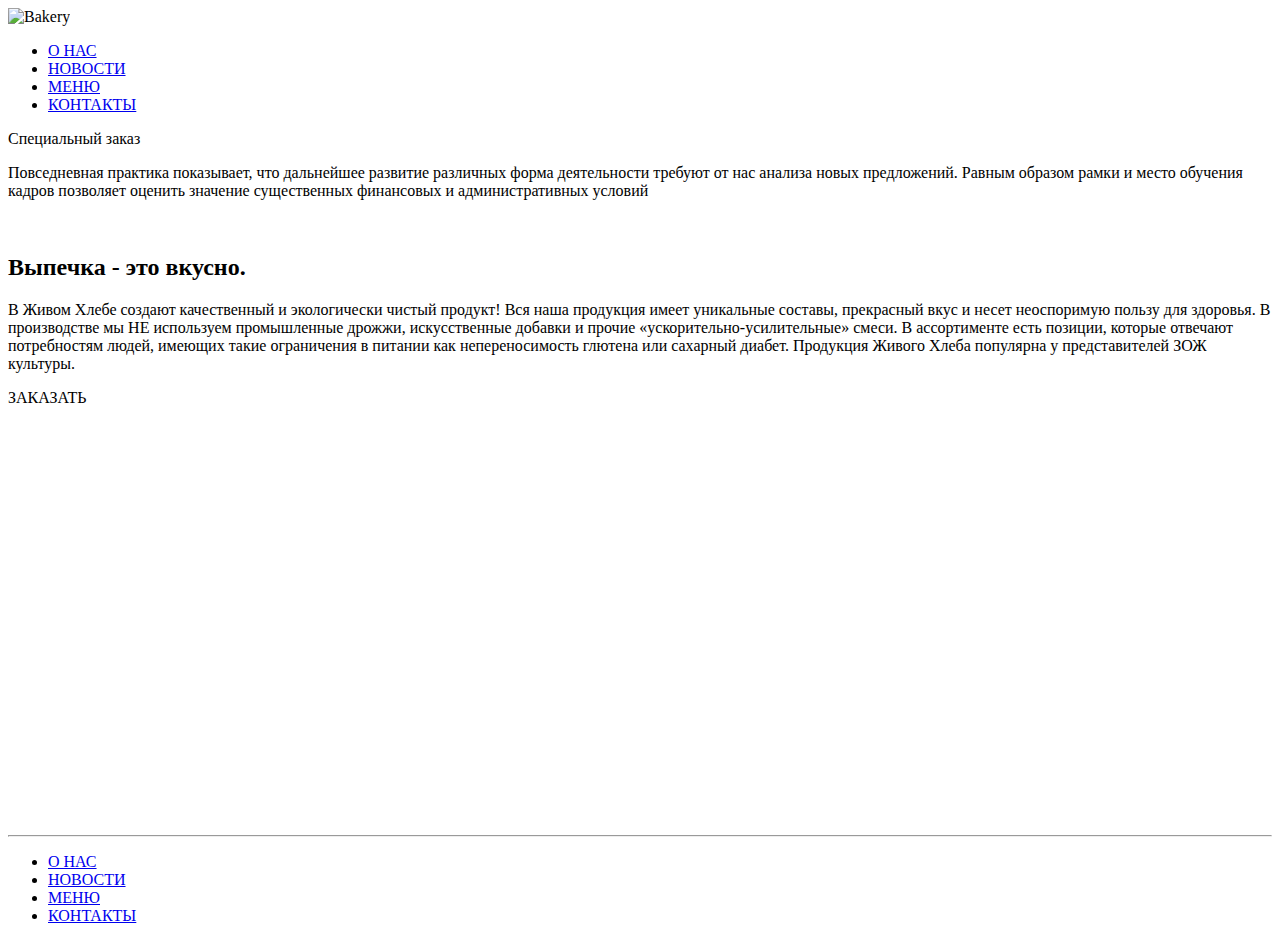
==== index.html @ 5704e63a "Add files via upload" ====
<!DOCTYPE html>
<html lang="en">
  <head>
    <meta charset="UTF-8" />
    <meta http-equiv="X-UA-Compatible" content="IE=edge" />
    <meta name="viewport" content="width=device-width, initial-scale=1.0" />
    <!-- Подключение шрифтов -->
    <!-- <link rel="preconnect" href="https://fonts.googleapis.com" />
    <link rel="preconnect" href="https://fonts.gstatic.com" crossorigin />
    <link
      href="https://fonts.googleapis.com/css2?family=Philosopher&family=Roboto:wght@400;700&display=swap"
      rel="stylesheet"
    /> -->

    <link rel="stylesheet" href="/src/css/reset.css" />
    <link rel="stylesheet" href="/src/css/normalize.css" />
    <link rel="stylesheet" href="/src/css/style.css" />
    <title>Магазин выпечки</title>
    <meta name="description" content="Лучшая выпечка в городе" />
  </head>
  <body>
    <header>
      <img src="/src/img/01-Logo.svg" alt="Bakery" />
    </header>
    <nav>
      <ul>
        <li><a href="#">О НАС</a></li>
        <li><a href="#">НОВОСТИ</a></li>
        <li><a href="#">МЕНЮ</a></li>
        <li><a href="#">КОНТАКТЫ</a></li>
      </ul>
    </nav>
    <main>
      <section class="img-bread">
        <div class="specialOrder">
          <div class="frame-1">
            <p class="heading-1">Специальный заказ</p>
            <p class="heading-1p">
              Повседневная практика показывает, что дальнейшее развитие
              различных форма деятельности требуют от нас анализа новых
              предложений. Равным образом рамки и место обучения кадров
              позволяет оценить значение существенных финансовых и
              административных условий
            </p>
          </div>
        </div>
      </section>
      <section class="logo">
        <img src="/src/icons/01-icons.svg" alt="" />
        <img src="/src/icons/02-icons.svg" alt="" />
        <img src="/src/icons/03-icons.svg" alt="" />
      </section>
      <section>
        <h2 class="bakery">Выпечка - <span class="red">это</span> вкусно.</h2>
        <p class="bakingDescription">
          В Живом Хлебе создают качественный и экологически чистый продукт! Вся
          наша продукция имеет уникальные составы, прекрасный вкус и несет
          неоспоримую пользу для здоровья. В производстве мы НЕ используем
          промышленные дрожжи, искусственные добавки и прочие
          «ускорительно-усилительные» смеси. В ассортименте есть позиции,
          которые отвечают потребностям людей, имеющих такие ограничения в
          питании как непереносимость глютена или сахарный диабет. Продукция
          Живого Хлеба популярна у представителей ЗОЖ культуры.
        </p>
      </section>
      <section class="order-map">
        <p class="order">ЗАКАЗАТЬ</p>
        <iframe
          src="https://yandex.ru/map-widget/v1/?um=constructor%3Adf14922d7eb7018f3f78aeb1420df3bb0d24fe61b369a6dd4ad5f8602c1443cd&amp;source=constructor"
          width="900"
          height="400"
          frameborder="0"
        ></iframe>
      </section>
      <hr />
    </main>
    <footer>
      <nav class="navFooter">
        <ul>
          <li><a href="#">О НАС</a></li>
          <li><a href="#">НОВОСТИ</a></li>
          <li><a href="#">МЕНЮ</a></li>
          <li><a href="#">КОНТАКТЫ</a></li>
        </ul>
      </nav>
    </footer>
  </body>
</html>
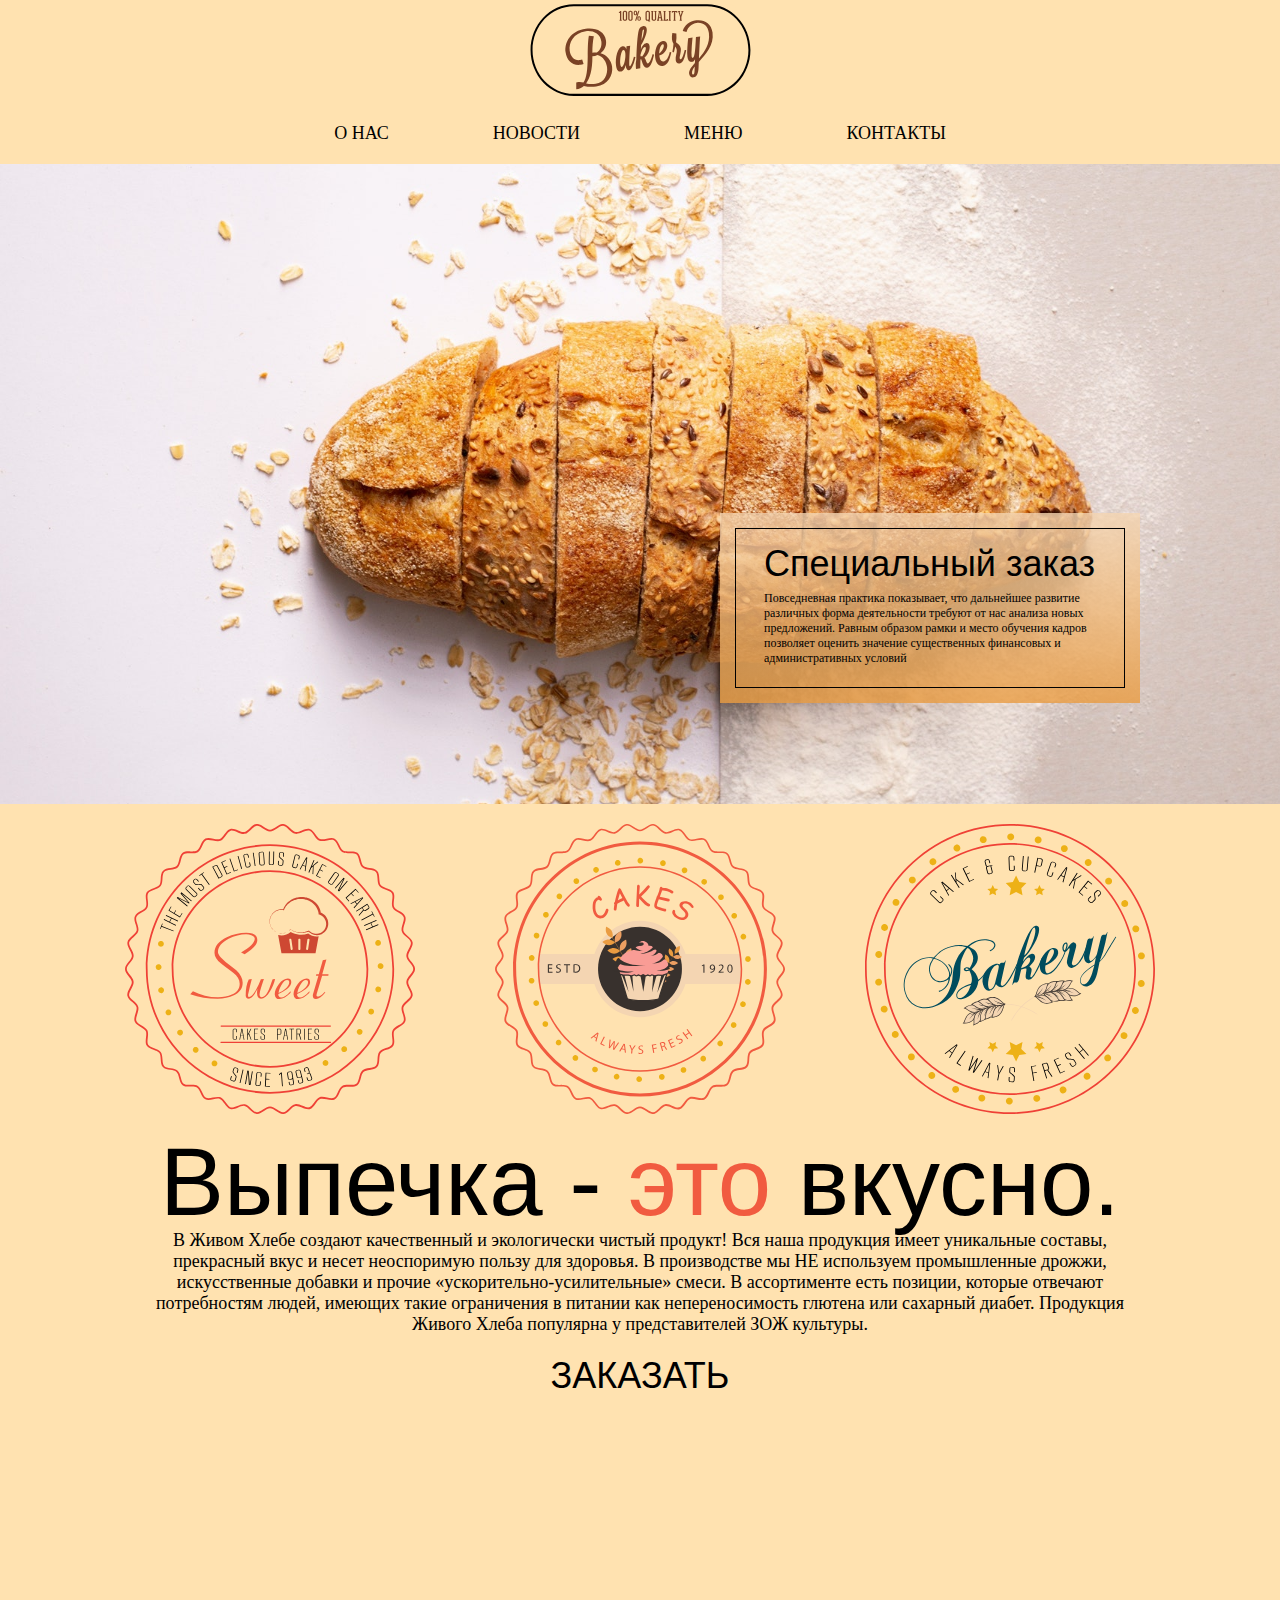
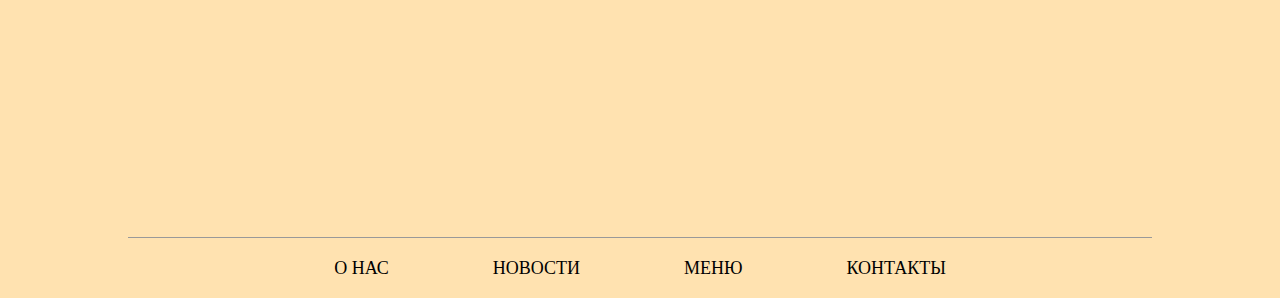
==== commit c0c6e01a: "Update index.html" ====
--- a/index.html
+++ b/index.html
@@ -12,15 +12,15 @@
       rel="stylesheet"
     /> -->
 
-    <link rel="stylesheet" href="/src/css/reset.css" />
-    <link rel="stylesheet" href="/src/css/normalize.css" />
-    <link rel="stylesheet" href="/src/css/style.css" />
+    <link rel="stylesheet" href="/css/reset.css" />
+    <link rel="stylesheet" href="/css/normalize.css" />
+    <link rel="stylesheet" href="/css/style.css" />
     <title>Магазин выпечки</title>
     <meta name="description" content="Лучшая выпечка в городе" />
   </head>
   <body>
     <header>
-      <img src="/src/img/01-Logo.svg" alt="Bakery" />
+      <img src="/img/01-Logo.svg" alt="Bakery" />
     </header>
     <nav>
       <ul>
@@ -46,9 +46,9 @@
         </div>
       </section>
       <section class="logo">
-        <img src="/src/icons/01-icons.svg" alt="" />
-        <img src="/src/icons/02-icons.svg" alt="" />
-        <img src="/src/icons/03-icons.svg" alt="" />
+        <img src="/icons/01-icons.svg" alt="" />
+        <img src="/icons/02-icons.svg" alt="" />
+        <img src="/icons/03-icons.svg" alt="" />
       </section>
       <section>
         <h2 class="bakery">Выпечка - <span class="red">это</span> вкусно.</h2>
--- a/css/style.css
+++ b/css/style.css
@@ -0,0 +1,165 @@
+* {
+  box-sizing: border-box;
+}
+
+@font-face {
+  font-family: "Roboto";
+  src: url("/src/fonts/Roboto-Regular.eot");
+  src: url("/src/fonts/Roboto-Regular.eot?#iefix") format("embedded-opentype"),
+    url("/src/fonts/Roboto-Regular.woff") format("woff"),
+    url("/src/fonts/Roboto-Regular.ttf") format("truetype");
+  font-weight: normal;
+  font-style: normal;
+}
+
+/* @font-face {
+  font-family: "Philosopher";
+  src: local("Philosopher");
+  src: url(/src/fonts/Philosopher-Regular.ttf);
+} */
+
+@font-face {
+  font-family: "Philosopher";
+  src: url("/src/fonts/Philosopher.eot");
+  src: url("/src/fonts/Philosopher.eot?#iefix") format("embedded-opentype"),
+    url("/src/fonts/Philosopher.woff") format("woff"),
+    url("/src/fonts/Philosopher-Regular.ttf") format("truetype");
+  font-weight: normal;
+  font-style: normal;
+}
+
+/* html {
+  width: 1440px;
+} */
+
+body {
+  background-color: #ffe2b0;
+}
+header,
+nav {
+  text-align: center;
+  margin-bottom: 20px;
+}
+ul {
+  list-style-type: none;
+  padding-inline-start: 0px;
+}
+li {
+  display: inline;
+  font: 18px Roboto;
+  margin: 0 100px 0 0;
+}
+li:last-child {
+  margin-right: 0px;
+}
+a {
+  text-decoration: none;
+  color: black;
+}
+a:hover {
+  /* color: red; */
+  border-bottom: 1px solid black;
+}
+
+.img-bread {
+  position: relative;
+  min-width: 1440px;
+  height: 640px;
+  background-image: url(../img/backgroundPicture.jpg);
+  background-position: center;
+  background-size: cover;
+  margin-bottom: 20px;
+  /* три строчки сверху можно заменить одной:display:
+   background: url(../img/01-Картинка-фона.jpg) center/cover no-repeat; */
+}
+.specialOrder {
+  height: 190px;
+  width: 420px;
+  background: linear-gradient(
+    180deg,
+    rgba(244, 213, 178, 0.8) 0%,
+    rgba(234, 156, 65, 0.8) 100%
+  );
+  position: absolute;
+  z-index: 1;
+  top: 54.5%;
+  left: 50%;
+}
+.frame-1 {
+  margin: 15px;
+  /* text-align: center; */
+  border: 1px solid black;
+  height: 160px;
+  width: 390px;
+  padding: 17px 0 0 28px;
+}
+.heading-1 {
+  font-size: 36px;
+  font-family: "Philosopher", sans-serif;
+  margin: 0px;
+  margin-bottom: 9px;
+  /* margin: 17px 28px 9px 28px; */
+}
+.heading-1p {
+  font: 12px Roboto;
+  text-align: left;
+  margin: 0px;
+  /* margin: 0px 28px; */
+}
+.logo {
+  height: 290px;
+  text-align: center;
+  margin-bottom: 20px;
+}
+.logo img {
+  margin-right: 76px;
+}
+.logo img:last-child {
+  margin-right: 0px;
+}
+.bakery {
+  font-size: 96px;
+  font-family: "Philosopher", sans-serif;
+  text-align: center;
+  margin: 0px;
+}
+.red {
+  color: #f15b40;
+}
+
+.bakingDescription {
+  text-align: center;
+  margin: 0 auto 20px;
+  font: 18px Roboto;
+  width: 1000px;
+}
+
+.order {
+  text-align: center;
+  font: 36px "Philosopher", sans-serif;
+  margin-bottom: 20px;
+}
+.order-map {
+  margin-bottom: 20px;
+}
+
+iframe {
+  display: block;
+  margin: 0 auto;
+}
+
+hr {
+  border: none;
+  width: 1024px;
+  height: 1px;
+  background: #999999;
+  margin-bottom: 20px;
+}
+
+.navFooter ul li a {
+  font: Roboto;
+}
+
+footer {
+  height: 40px;
+}
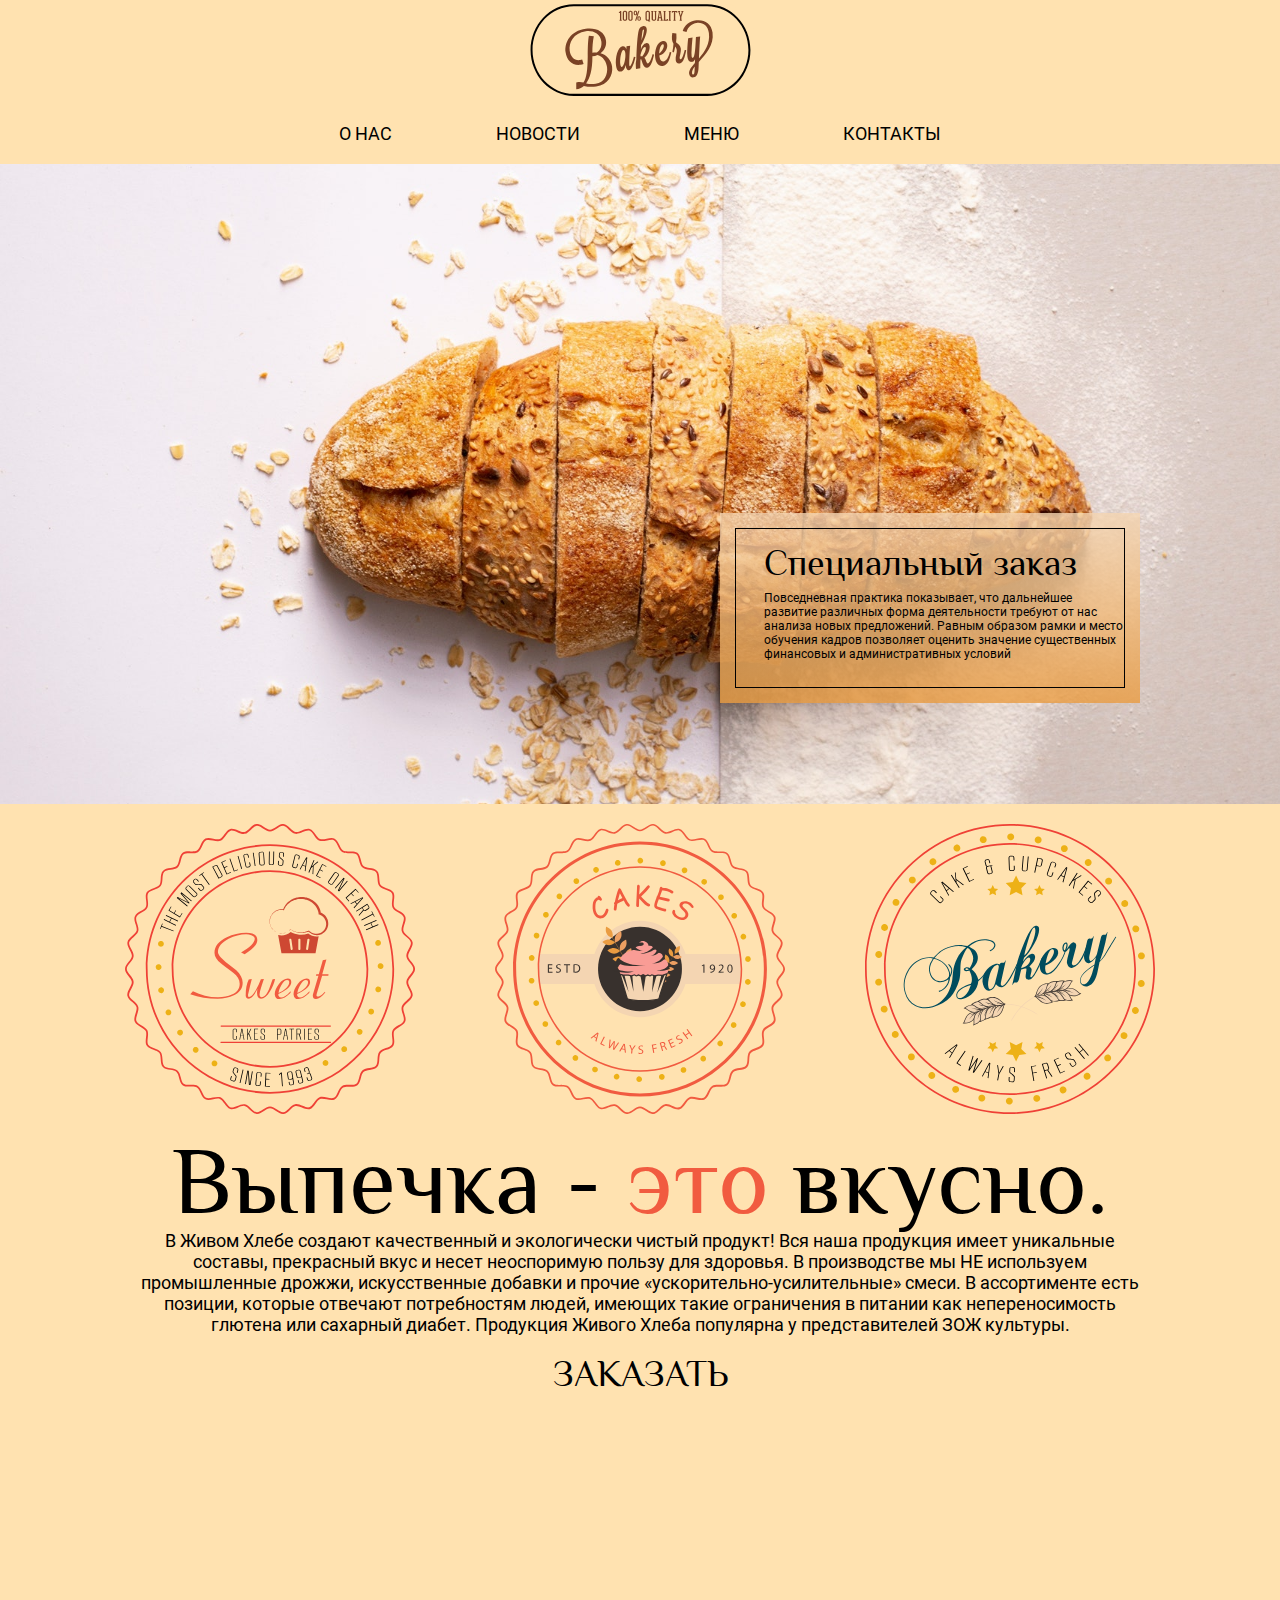
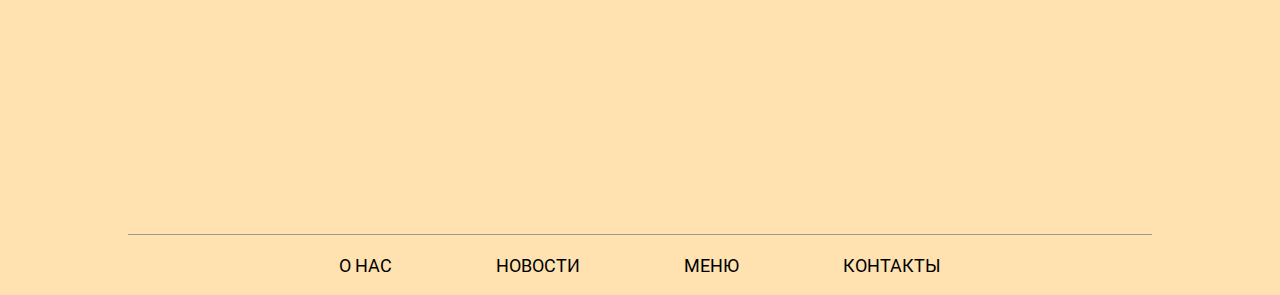
==== commit 461a66a8: "Update index.html" ====
--- a/index.html
+++ b/index.html
@@ -12,9 +12,9 @@
       rel="stylesheet"
     /> -->
 
-    <link rel="stylesheet" href="/css/reset.css" />
-    <link rel="stylesheet" href="/css/normalize.css" />
-    <link rel="stylesheet" href="/css/style.css" />
+    <link rel="stylesheet" href="css/reset.css" />
+    <link rel="stylesheet" href="css/normalize.css" />
+    <link rel="stylesheet" href="css/style.css" />
     <title>Магазин выпечки</title>
     <meta name="description" content="Лучшая выпечка в городе" />
   </head>
@@ -46,9 +46,9 @@
         </div>
       </section>
       <section class="logo">
-        <img src="/icons/01-icons.svg" alt="" />
-        <img src="/icons/02-icons.svg" alt="" />
-        <img src="/icons/03-icons.svg" alt="" />
+        <img src="icons/01-icons.svg" alt="" />
+        <img src="icons/02-icons.svg" alt="" />
+        <img src="icons/03-icons.svg" alt="" />
       </section>
       <section>
         <h2 class="bakery">Выпечка - <span class="red">это</span> вкусно.</h2>
--- a/css/style.css
+++ b/css/style.css
@@ -4,10 +4,10 @@
 
 @font-face {
   font-family: "Roboto";
-  src: url("/src/fonts/Roboto-Regular.eot");
-  src: url("/src/fonts/Roboto-Regular.eot?#iefix") format("embedded-opentype"),
-    url("/src/fonts/Roboto-Regular.woff") format("woff"),
-    url("/src/fonts/Roboto-Regular.ttf") format("truetype");
+  src: url("/fonts/Roboto-Regular.eot");
+  src: url("/fonts/Roboto-Regular.eot?#iefix") format("embedded-opentype"),
+    url("/fonts/Roboto-Regular.woff") format("woff"),
+    url("/fonts/Roboto-Regular.ttf") format("truetype");
   font-weight: normal;
   font-style: normal;
 }
@@ -15,15 +15,15 @@
 /* @font-face {
   font-family: "Philosopher";
   src: local("Philosopher");
-  src: url(/src/fonts/Philosopher-Regular.ttf);
+  src: url(/fonts/Philosopher-Regular.ttf);
 } */
 
 @font-face {
   font-family: "Philosopher";
-  src: url("/src/fonts/Philosopher.eot");
-  src: url("/src/fonts/Philosopher.eot?#iefix") format("embedded-opentype"),
-    url("/src/fonts/Philosopher.woff") format("woff"),
-    url("/src/fonts/Philosopher-Regular.ttf") format("truetype");
+  src: url("/fonts/Philosopher.eot");
+  src: url("/fonts/Philosopher.eot?#iefix") format("embedded-opentype"),
+    url("/fonts/Philosopher.woff") format("woff"),
+    url("/fonts/Philosopher-Regular.ttf") format("truetype");
   font-weight: normal;
   font-style: normal;
 }
